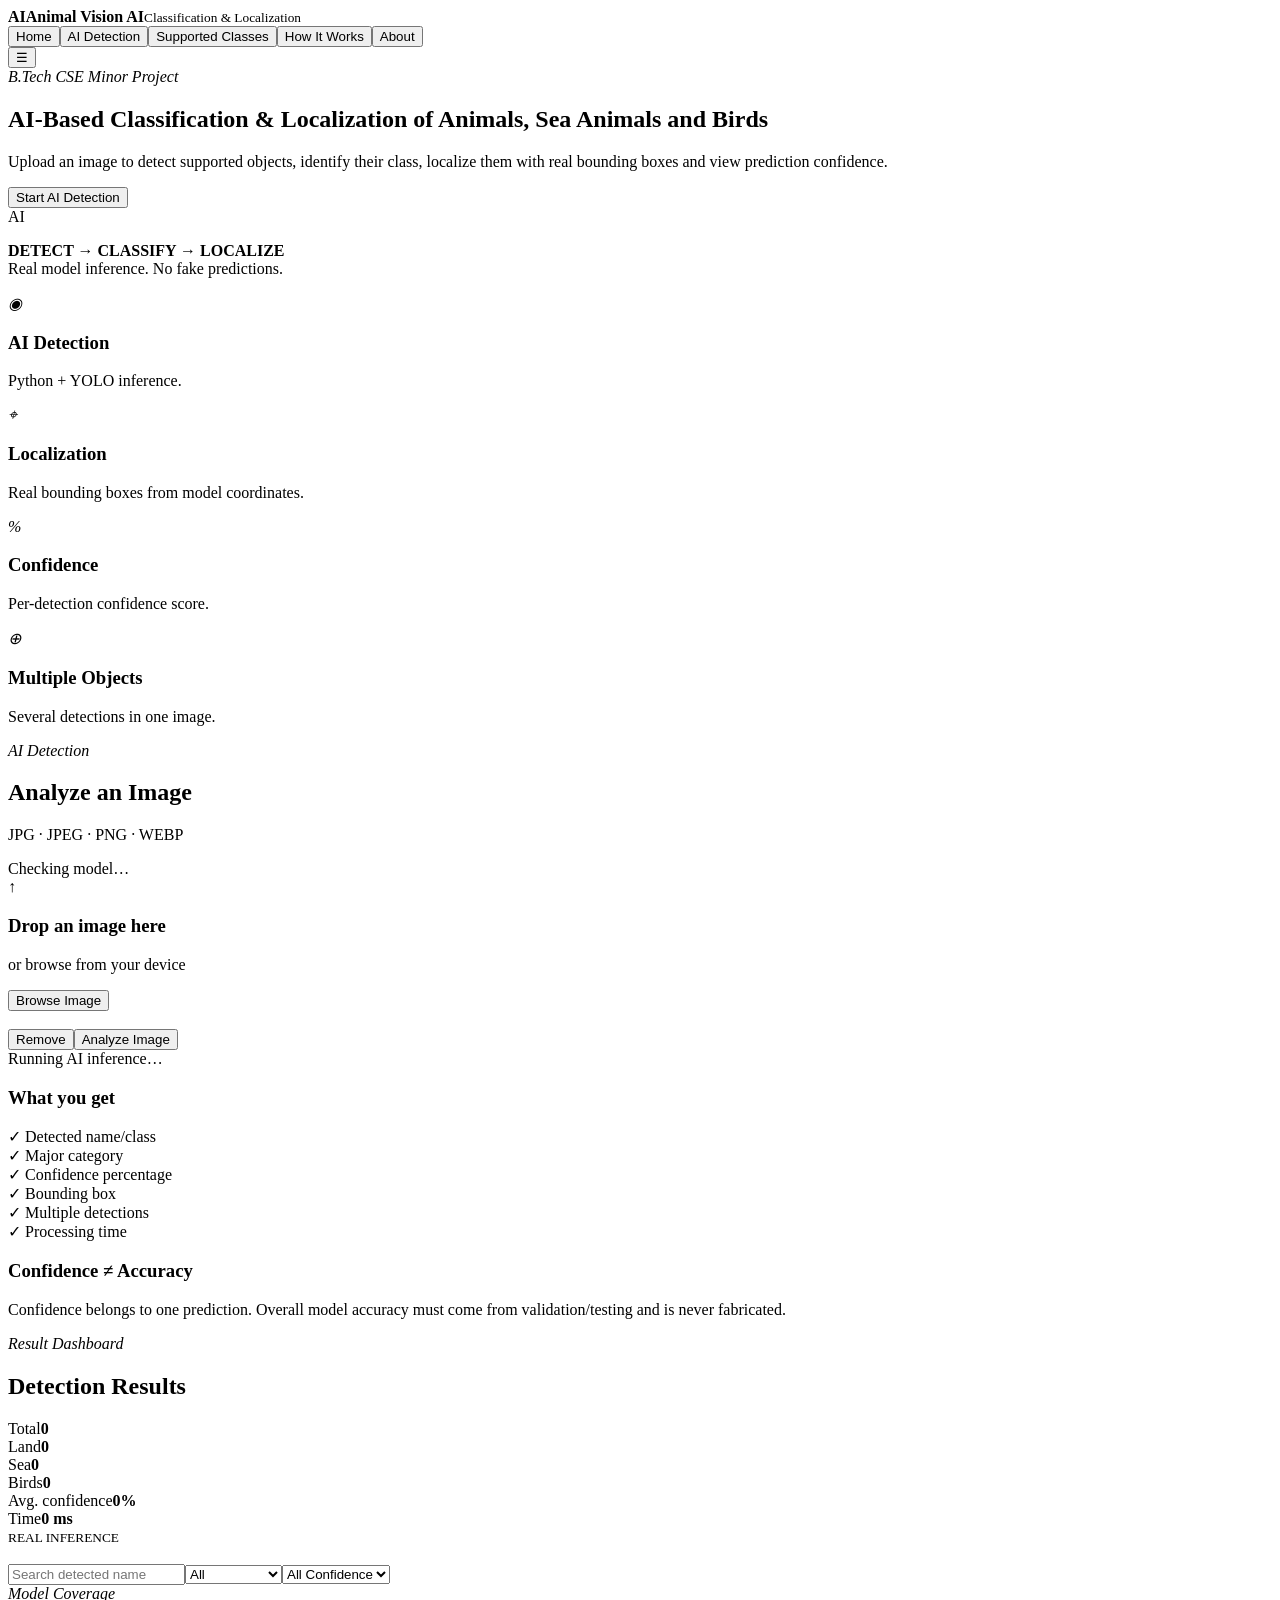
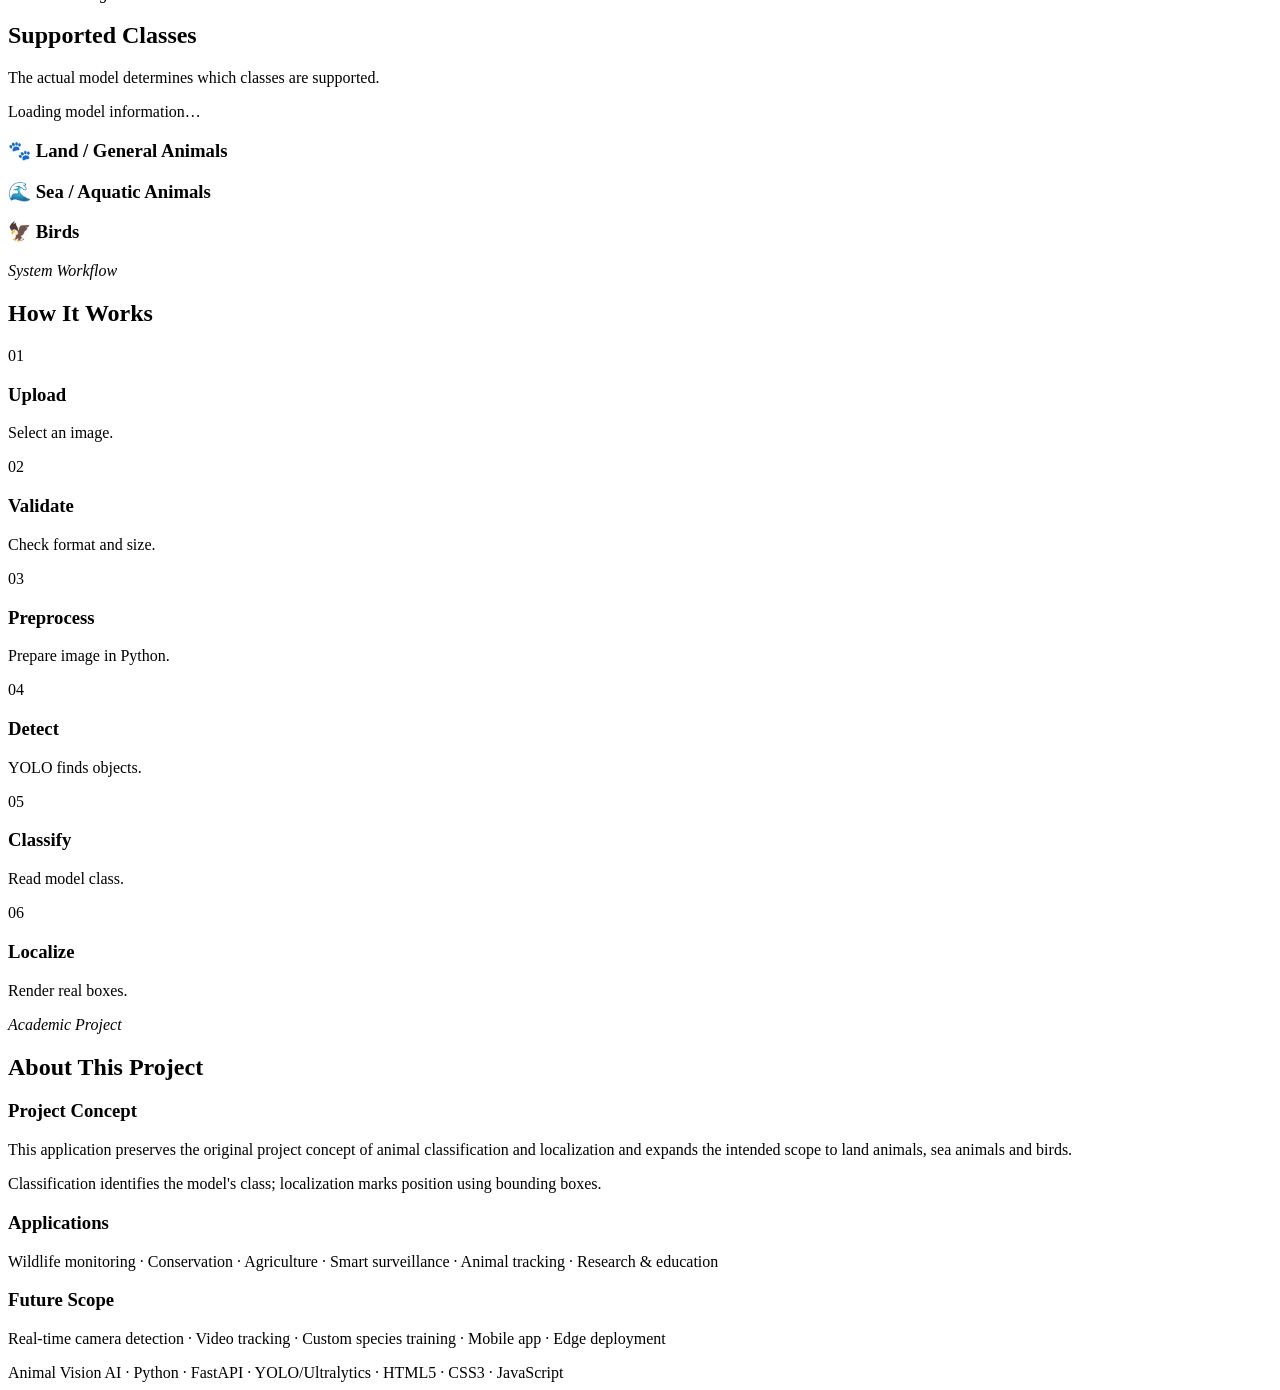
==== frontend/index.html @ 2a6ece92 "Add project file: frontend/index.html" ====
<!doctype html>
<html lang="en"><head>
<meta charset="utf-8"><meta name="viewport" content="width=device-width,initial-scale=1">
<title>Animal Vision AI</title><link rel="stylesheet" href="/static/styles.css">
</head><body>
<header><div class="brand"><b>AI</b><span><strong>Animal Vision AI</strong><small>Classification & Localization</small></span></div><nav>
<button data-page="home">Home</button><button data-page="detect">AI Detection</button><button data-page="classes">Supported Classes</button><button data-page="how">How It Works</button><button data-page="about">About</button></nav><button id="menu">☰</button></header>
<main>
<section class="page active" id="home"><div class="hero"><div><em>B.Tech CSE Minor Project</em><h1>AI-Based Classification & Localization of Animals, Sea Animals and Birds</h1><p>Upload an image to detect supported objects, identify their class, localize them with real bounding boxes and view prediction confidence.</p><button class="primary" data-page="detect">Start AI Detection</button></div><div class="visual"><div class="orb">AI</div><p><b>DETECT → CLASSIFY → LOCALIZE</b><br>Real model inference. No fake predictions.</p></div></div>
<div class="grid"><article><i>◉</i><h3>AI Detection</h3><p>Python + YOLO inference.</p></article><article><i>⌖</i><h3>Localization</h3><p>Real bounding boxes from model coordinates.</p></article><article><i>%</i><h3>Confidence</h3><p>Per-detection confidence score.</p></article><article><i>⊕</i><h3>Multiple Objects</h3><p>Several detections in one image.</p></article></div></section>

<section class="page" id="detect"><div class="head"><div><em>AI Detection</em><h2>Analyze an Image</h2><p>JPG · JPEG · PNG · WEBP</p></div><span id="health">Checking model…</span></div>
<div class="detect"><div class="upload card"><div id="drop"><div class="uploadIcon">↑</div><h3>Drop an image here</h3><p>or browse from your device</p><button class="primary" id="browse">Browse Image</button></div><input id="file" type="file" accept=".jpg,.jpeg,.png,.webp" hidden><div id="previewWrap" class="hidden"><img id="preview"><div class="actions"><b id="name"></b><button id="remove">Remove</button><button class="primary" id="analyze">Analyze Image</button></div></div><div id="error" class="error hidden"></div><div id="loading" class="loading hidden">Running AI inference…</div></div>
<aside><div class="card"><h3>What you get</h3><p>✓ Detected name/class<br>✓ Major category<br>✓ Confidence percentage<br>✓ Bounding box<br>✓ Multiple detections<br>✓ Processing time</p></div><div class="card"><h3>Confidence ≠ Accuracy</h3><p>Confidence belongs to one prediction. Overall model accuracy must come from validation/testing and is never fabricated.</p></div></aside></div>
<div id="results" class="hidden"><div class="head"><div><em>Result Dashboard</em><h2>Detection Results</h2></div></div><div class="summary"><div><span>Total</span><b id="total">0</b></div><div><span>Land</span><b id="land">0</b></div><div><span>Sea</span><b id="sea">0</b></div><div><span>Birds</span><b id="birds">0</b></div><div><span>Avg. confidence</span><b id="avg">0%</b></div><div><span>Time</span><b id="time">0 ms</b></div></div>
<div class="result"><div class="card"><div class="bar"><span id="model"></span><small>REAL INFERENCE</small></div><img id="resultImg"></div><div class="card"><div class="filters"><input id="search" placeholder="Search detected name"><select id="cat"><option>All</option><option>Land Animal</option><option>Sea Animal</option><option>Bird</option></select><select id="min"><option value="0">All Confidence</option><option value="50">Above 50%</option><option value="70">Above 70%</option><option value="80">Above 80%</option><option value="90">Above 90%</option></select></div><div id="list"></div></div></div></div></section>

<section class="page" id="classes"><div class="head"><div><em>Model Coverage</em><h2>Supported Classes</h2><p>The actual model determines which classes are supported.</p></div></div><div class="card" id="coverage">Loading model information…</div><div class="groups"><div class="card"><h3>🐾 Land / General Animals</h3><div id="landClasses" class="chips"></div></div><div class="card"><h3>🌊 Sea / Aquatic Animals</h3><div id="seaClasses" class="chips"></div></div><div class="card"><h3>🦅 Birds</h3><div id="birdClasses" class="chips"></div></div></div></section>

<section class="page" id="how"><div class="head"><div><em>System Workflow</em><h2>How It Works</h2></div></div><div class="steps"><div>01<h3>Upload</h3><p>Select an image.</p></div><div>02<h3>Validate</h3><p>Check format and size.</p></div><div>03<h3>Preprocess</h3><p>Prepare image in Python.</p></div><div>04<h3>Detect</h3><p>YOLO finds objects.</p></div><div>05<h3>Classify</h3><p>Read model class.</p></div><div>06<h3>Localize</h3><p>Render real boxes.</p></div></div></section>

<section class="page" id="about"><div class="head"><div><em>Academic Project</em><h2>About This Project</h2></div></div><div class="about"><div class="card"><h3>Project Concept</h3><p>This application preserves the original project concept of animal classification and localization and expands the intended scope to land animals, sea animals and birds.</p><p>Classification identifies the model's class; localization marks position using bounding boxes.</p></div><div class="card"><h3>Applications</h3><p>Wildlife monitoring · Conservation · Agriculture · Smart surveillance · Animal tracking · Research & education</p></div><div class="card"><h3>Future Scope</h3><p>Real-time camera detection · Video tracking · Custom species training · Mobile app · Edge deployment</p></div></div></section>
</main><footer>Animal Vision AI · Python · FastAPI · YOLO/Ultralytics · HTML5 · CSS3 · JavaScript</footer>
<script src="/static/app.js"></script></body></html>
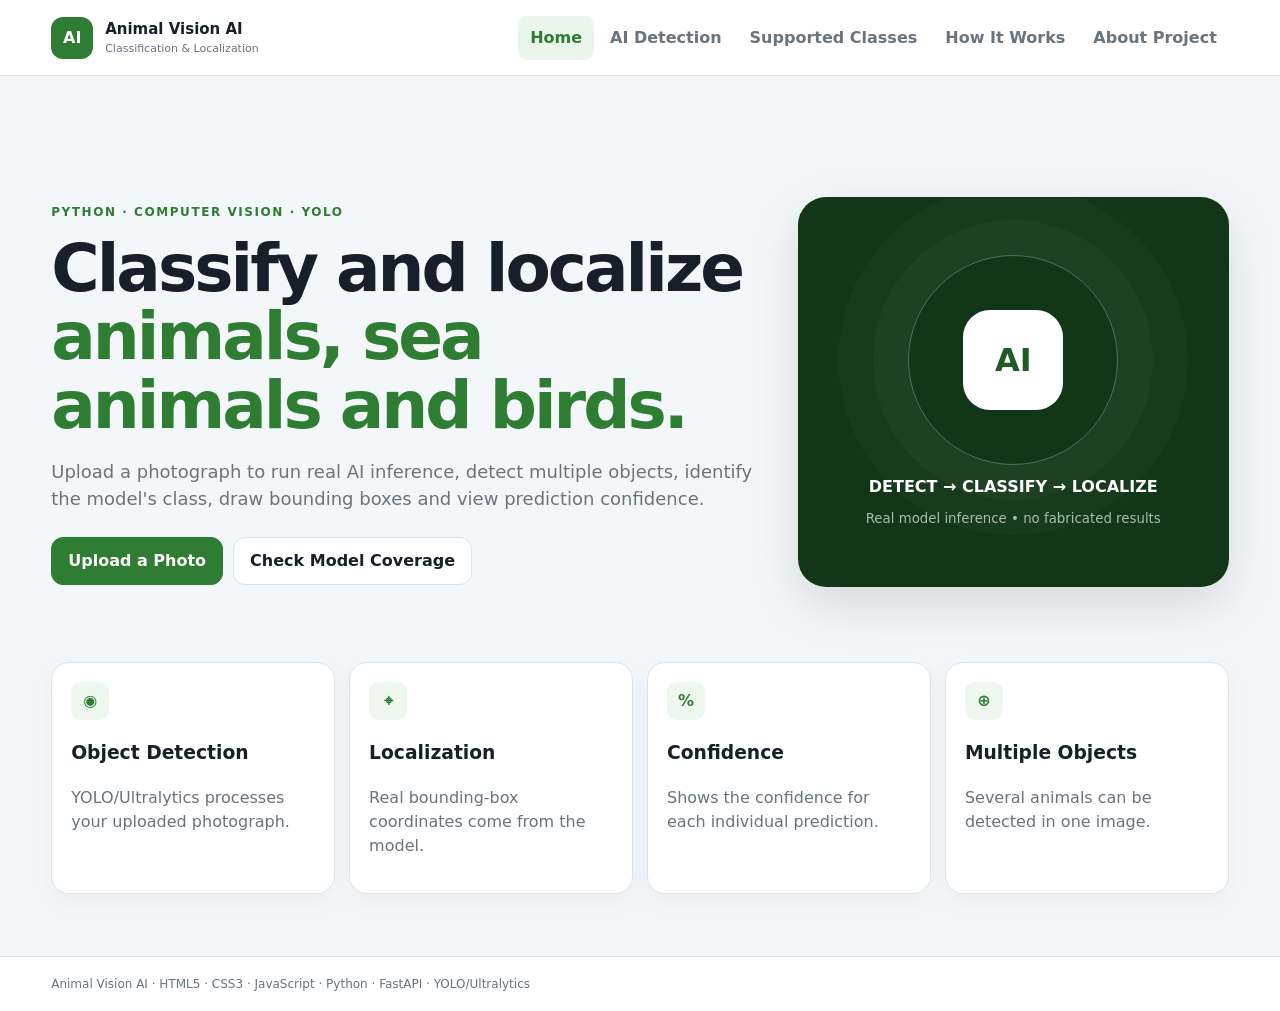
==== commit 732c0d4e: "Add Vercel frontend file: frontend/index.html" ====
--- a/frontend/index.html
+++ b/frontend/index.html
@@ -1,24 +1,32 @@
 <!doctype html>
-<html lang="en"><head>
+<html lang="en">
+<head>
 <meta charset="utf-8"><meta name="viewport" content="width=device-width,initial-scale=1">
-<title>Animal Vision AI</title><link rel="stylesheet" href="/static/styles.css">
-</head><body>
-<header><div class="brand"><b>AI</b><span><strong>Animal Vision AI</strong><small>Classification & Localization</small></span></div><nav>
-<button data-page="home">Home</button><button data-page="detect">AI Detection</button><button data-page="classes">Supported Classes</button><button data-page="how">How It Works</button><button data-page="about">About</button></nav><button id="menu">☰</button></header>
+<title>Animal Vision AI</title>
+<meta name="description" content="AI-based classification and localization of animals, sea animals and birds using Python and YOLO.">
+<link rel="stylesheet" href="/styles.css">
+</head>
+<body>
+<header class="topbar"><div class="brand"><div class="logo">AI</div><div><strong>Animal Vision AI</strong><small>Classification & Localization</small></div></div>
+<nav id="nav"><button class="active" data-view="home">Home</button><button data-view="detect">AI Detection</button><button data-view="classes">Supported Classes</button><button data-view="how">How It Works</button><button data-view="about">About Project</button></nav><button id="menu" class="menu">☰</button></header>
 <main>
-<section class="page active" id="home"><div class="hero"><div><em>B.Tech CSE Minor Project</em><h1>AI-Based Classification & Localization of Animals, Sea Animals and Birds</h1><p>Upload an image to detect supported objects, identify their class, localize them with real bounding boxes and view prediction confidence.</p><button class="primary" data-page="detect">Start AI Detection</button></div><div class="visual"><div class="orb">AI</div><p><b>DETECT → CLASSIFY → LOCALIZE</b><br>Real model inference. No fake predictions.</p></div></div>
-<div class="grid"><article><i>◉</i><h3>AI Detection</h3><p>Python + YOLO inference.</p></article><article><i>⌖</i><h3>Localization</h3><p>Real bounding boxes from model coordinates.</p></article><article><i>%</i><h3>Confidence</h3><p>Per-detection confidence score.</p></article><article><i>⊕</i><h3>Multiple Objects</h3><p>Several detections in one image.</p></article></div></section>
+<section id="home" class="view active"><div class="hero"><div><span class="eyebrow">Python · Computer Vision · YOLO</span><h1>Classify and localize <em>animals, sea animals and birds.</em></h1><p>Upload a photograph to run real AI inference, detect multiple objects, identify the model's class, draw bounding boxes and view prediction confidence.</p><div class="actions"><button class="btn primary" data-view="detect">Upload a Photo</button><button class="btn" data-view="classes">Check Model Coverage</button></div></div><div class="hero-visual"><div class="radar"><span>AI</span></div><b>DETECT → CLASSIFY → LOCALIZE</b><small>Real model inference • no fabricated results</small></div></div>
+<div class="features"><article><i>◉</i><h3>Object Detection</h3><p>YOLO/Ultralytics processes your uploaded photograph.</p></article><article><i>⌖</i><h3>Localization</h3><p>Real bounding-box coordinates come from the model.</p></article><article><i>%</i><h3>Confidence</h3><p>Shows the confidence for each individual prediction.</p></article><article><i>⊕</i><h3>Multiple Objects</h3><p>Several animals can be detected in one image.</p></article></div></section>
 
-<section class="page" id="detect"><div class="head"><div><em>AI Detection</em><h2>Analyze an Image</h2><p>JPG · JPEG · PNG · WEBP</p></div><span id="health">Checking model…</span></div>
-<div class="detect"><div class="upload card"><div id="drop"><div class="uploadIcon">↑</div><h3>Drop an image here</h3><p>or browse from your device</p><button class="primary" id="browse">Browse Image</button></div><input id="file" type="file" accept=".jpg,.jpeg,.png,.webp" hidden><div id="previewWrap" class="hidden"><img id="preview"><div class="actions"><b id="name"></b><button id="remove">Remove</button><button class="primary" id="analyze">Analyze Image</button></div></div><div id="error" class="error hidden"></div><div id="loading" class="loading hidden">Running AI inference…</div></div>
-<aside><div class="card"><h3>What you get</h3><p>✓ Detected name/class<br>✓ Major category<br>✓ Confidence percentage<br>✓ Bounding box<br>✓ Multiple detections<br>✓ Processing time</p></div><div class="card"><h3>Confidence ≠ Accuracy</h3><p>Confidence belongs to one prediction. Overall model accuracy must come from validation/testing and is never fabricated.</p></div></aside></div>
-<div id="results" class="hidden"><div class="head"><div><em>Result Dashboard</em><h2>Detection Results</h2></div></div><div class="summary"><div><span>Total</span><b id="total">0</b></div><div><span>Land</span><b id="land">0</b></div><div><span>Sea</span><b id="sea">0</b></div><div><span>Birds</span><b id="birds">0</b></div><div><span>Avg. confidence</span><b id="avg">0%</b></div><div><span>Time</span><b id="time">0 ms</b></div></div>
-<div class="result"><div class="card"><div class="bar"><span id="model"></span><small>REAL INFERENCE</small></div><img id="resultImg"></div><div class="card"><div class="filters"><input id="search" placeholder="Search detected name"><select id="cat"><option>All</option><option>Land Animal</option><option>Sea Animal</option><option>Bird</option></select><select id="min"><option value="0">All Confidence</option><option value="50">Above 50%</option><option value="70">Above 70%</option><option value="80">Above 80%</option><option value="90">Above 90%</option></select></div><div id="list"></div></div></div></div></section>
+<section id="detect" class="view"><div class="page-head"><div><span class="eyebrow">AI Detection</span><h2>Upload a Photo</h2><p>JPG, JPEG, PNG or WEBP. Large images are resized/compressed in the browser before inference.</p></div><div id="health" class="status">Checking AI model…</div></div>
+<div class="detect-grid"><div class="panel"><div id="drop" class="drop"><input id="file" type="file" accept=".jpg,.jpeg,.png,.webp" hidden><div class="upload-icon">↑</div><h3>Drop your photo here</h3><p>or choose an image from your device</p><button id="browse" class="btn primary">Choose Photo</button><small>Recommended: under 4 MB after compression</small></div>
+<div id="previewBox" class="hidden"><img id="preview" alt="Selected photo"><div class="filebar"><strong id="filename"></strong><button id="remove" class="btn">Remove</button><button id="analyze" class="btn primary">Analyze Photo</button></div></div>
+<div id="loading" class="loading hidden">Running Python AI inference…</div><div id="error" class="error hidden"></div></div>
+<aside><div class="panel"><h3>Result includes</h3><p>✓ Class / species name<br>✓ Major category<br>✓ Confidence score<br>✓ Bounding box<br>✓ Multiple detections<br>✓ Processing time</p></div><div class="panel note"><h3>Confidence ≠ Accuracy</h3><p>Confidence belongs to one prediction. Overall model accuracy must come from validation/testing.</p></div></aside></div>
+<div id="results" class="hidden results"><div class="page-head"><div><span class="eyebrow">Result Dashboard</span><h2>Detection Results</h2></div><button id="newPhoto" class="btn">New Photo</button></div>
+<div class="summary"><div><small>Total Objects</small><b id="total">0</b></div><div><small>Land Animals</small><b id="land">0</b></div><div><small>Sea Animals</small><b id="sea">0</b></div><div><small>Birds</small><b id="birds">0</b></div><div><small>Avg. Confidence</small><b id="avg">0%</b></div><div><small>Processing</small><b id="ptime">0 ms</b></div></div>
+<div class="result-grid"><div class="panel result-image"><div class="result-bar"><span id="model"></span><small>REAL INFERENCE</small></div><img id="output" alt="Annotated result"></div><div class="panel"><div class="filters"><input id="search" placeholder="Search detected name…"><select id="category"><option>All</option><option>Land Animal</option><option>Sea Animal</option><option>Bird</option><option>Other</option></select><select id="confidence"><option value="0">All Confidence</option><option value="50">Above 50%</option><option value="70">Above 70%</option><option value="80">Above 80%</option><option value="90">Above 90%</option></select></div><div id="list"></div></div></div>
+<div class="footnote">The confidence displayed here is an individual prediction score, not the overall accuracy of the trained model.</div></div></section>
 
-<section class="page" id="classes"><div class="head"><div><em>Model Coverage</em><h2>Supported Classes</h2><p>The actual model determines which classes are supported.</p></div></div><div class="card" id="coverage">Loading model information…</div><div class="groups"><div class="card"><h3>🐾 Land / General Animals</h3><div id="landClasses" class="chips"></div></div><div class="card"><h3>🌊 Sea / Aquatic Animals</h3><div id="seaClasses" class="chips"></div></div><div class="card"><h3>🦅 Birds</h3><div id="birdClasses" class="chips"></div></div></div></section>
+<section id="classes" class="view"><div class="page-head"><div><span class="eyebrow">Model Coverage</span><h2>Supported Classes</h2><p>✓ means the currently loaded model actually exposes that class.</p></div></div><div id="coverage" class="panel"></div><div class="panel class-group"><h3>🐾 Land / General Animals</h3><div id="landClasses" class="chips"></div></div><div class="panel class-group"><h3>🌊 Sea / Aquatic Animals</h3><div id="seaClasses" class="chips"></div></div><div class="panel class-group"><h3>🦅 Birds</h3><div id="birdClasses" class="chips"></div></div></section>
 
-<section class="page" id="how"><div class="head"><div><em>System Workflow</em><h2>How It Works</h2></div></div><div class="steps"><div>01<h3>Upload</h3><p>Select an image.</p></div><div>02<h3>Validate</h3><p>Check format and size.</p></div><div>03<h3>Preprocess</h3><p>Prepare image in Python.</p></div><div>04<h3>Detect</h3><p>YOLO finds objects.</p></div><div>05<h3>Classify</h3><p>Read model class.</p></div><div>06<h3>Localize</h3><p>Render real boxes.</p></div></div></section>
+<section id="how" class="view"><div class="page-head"><div><span class="eyebrow">System Workflow</span><h2>How It Works</h2></div></div><div class="steps"><article><b>01</b><h3>Upload</h3><p>Select a photo.</p></article><article><b>02</b><h3>Validate</h3><p>Check type and size.</p></article><article><b>03</b><h3>Preprocess</h3><p>Resize and prepare image.</p></article><article><b>04</b><h3>Detect</h3><p>YOLO finds objects.</p></article><article><b>05</b><h3>Classify</h3><p>Read the model class.</p></article><article><b>06</b><h3>Localize</h3><p>Render bounding boxes.</p></article></div><div class="architecture"><span>HTML5 + CSS3 + JS</span><b>→</b><span>FastAPI / Python</span><b>→</b><span>YOLO / Ultralytics</span><b>→</b><span>JSON + Annotated Image</span></div></section>
 
-<section class="page" id="about"><div class="head"><div><em>Academic Project</em><h2>About This Project</h2></div></div><div class="about"><div class="card"><h3>Project Concept</h3><p>This application preserves the original project concept of animal classification and localization and expands the intended scope to land animals, sea animals and birds.</p><p>Classification identifies the model's class; localization marks position using bounding boxes.</p></div><div class="card"><h3>Applications</h3><p>Wildlife monitoring · Conservation · Agriculture · Smart surveillance · Animal tracking · Research & education</p></div><div class="card"><h3>Future Scope</h3><p>Real-time camera detection · Video tracking · Custom species training · Mobile app · Edge deployment</p></div></div></section>
-</main><footer>Animal Vision AI · Python · FastAPI · YOLO/Ultralytics · HTML5 · CSS3 · JavaScript</footer>
-<script src="/static/app.js"></script></body></html>+<section id="about" class="view"><div class="page-head"><div><span class="eyebrow">Academic Project</span><h2>About Project</h2></div></div><div class="about-grid"><div class="panel"><h3>Project concept</h3><p>This application preserves the original animal classification and localization concept and expands its intended scope to land animals, sea animals and birds.</p><p>Classification identifies the class supplied by the model; localization identifies object position with a bounding box.</p></div><div class="panel"><h3>Applications</h3><p>Wildlife monitoring · Conservation · Agriculture · Smart surveillance · Animal tracking · Research & education.</p></div><div class="panel"><h3>Future scope</h3><p>Custom multi-species training · video detection · real-time camera tracking · mobile application · edge deployment.</p></div></div></section>
+</main><footer>Animal Vision AI · HTML5 · CSS3 · JavaScript · Python · FastAPI · YOLO/Ultralytics</footer>
+<script src="/config.js"></script><script src="/app.js"></script></body></html>
--- a/styles.css
+++ b/styles.css
@@ -0,0 +1 @@
+:root{--p:#2e7d32;--pd:#1f5c25;--blue:#1565c0;--bg:#f4f7f9;--w:#fff;--t:#17202a;--m:#68747e;--bd:#dce4e9;--r:18px}*{box-sizing:border-box}body{margin:0;font-family:Inter,system-ui,-apple-system,"Segoe UI",sans-serif;background:var(--bg);color:var(--t);line-height:1.5}button,input,select{font:inherit}button{cursor:pointer}.topbar{height:76px;position:sticky;top:0;z-index:10;background:rgba(255,255,255,.95);backdrop-filter:blur(10px);border-bottom:1px solid var(--bd);display:flex;align-items:center;justify-content:space-between;padding:0 4vw}.brand{display:flex;align-items:center;gap:12px}.logo{width:42px;height:42px;border-radius:12px;background:var(--p);color:#fff;display:grid;place-items:center;font-weight:900}.brand div:last-child{display:grid}.brand strong{font-size:15px}.brand small{font-size:11px;color:var(--m)}nav{display:flex;gap:4px}nav button,.menu{border:0;background:transparent;color:var(--m);padding:10px 12px;border-radius:10px;font-weight:700}nav button:hover,nav button.active{background:#eaf5eb;color:var(--p)}.menu{display:none;font-size:22px}main{width:min(1300px,92vw);margin:auto}.view{display:none;padding:46px 0 62px;min-height:calc(100vh - 130px)}.view.active{display:block}.hero{min-height:540px;display:grid;grid-template-columns:1.25fr .75fr;gap:28px;align-items:center}.eyebrow{font-size:12px;letter-spacing:.13em;text-transform:uppercase;color:var(--p);font-weight:900}.hero h1{font-size:clamp(38px,5.2vw,66px);line-height:1.04;letter-spacing:-.045em;margin:12px 0 18px}.hero h1 em{font-style:normal;color:var(--p)}.hero p{max-width:760px;color:var(--m);font-size:18px}.actions{display:flex;gap:10px;margin-top:25px}.btn{border:1px solid var(--bd);background:#fff;color:var(--t);padding:11px 16px;border-radius:12px;font-weight:800}.btn.primary{border-color:var(--p);background:var(--p);color:#fff}.btn.primary:hover{background:var(--pd)}.hero-visual{min-height:390px;border-radius:28px;background:#123718;color:#fff;display:grid;place-items:center;align-content:center;text-align:center;gap:10px;padding:30px;box-shadow:0 18px 50px rgba(0,0,0,.12)}.hero-visual small{color:rgba(255,255,255,.65)}.radar{width:210px;height:210px;border-radius:50%;border:1px solid rgba(255,255,255,.28);display:grid;place-items:center;box-shadow:0 0 0 35px rgba(255,255,255,.03),0 0 0 70px rgba(255,255,255,.02)}.radar span{width:100px;height:100px;background:#fff;color:#1d5c24;border-radius:27px;display:grid;place-items:center;font-size:32px;font-weight:900}.features{display:grid;grid-template-columns:repeat(4,1fr);gap:14px}.features article,.panel{background:#fff;border:1px solid var(--bd);border-radius:var(--r);padding:19px;box-shadow:0 8px 25px rgba(23,32,42,.04)}.features i{width:38px;height:38px;border-radius:10px;background:#edf7ee;color:var(--p);display:grid;place-items:center;font-style:normal;font-weight:900}.features p,.panel p{color:var(--m)}.page-head{display:flex;align-items:flex-end;justify-content:space-between;gap:18px;margin-bottom:20px}.page-head h2{font-size:44px;line-height:1.08;margin:8px 0}.page-head p{margin:0;color:var(--m)}.status{padding:8px 12px;border-radius:999px;background:#eef3f6;color:var(--m);font-size:12px;font-weight:800}.status.ok{background:#eaf6eb;color:#2e7d32}.status.bad{background:#fff0ef;color:#a52d25}.detect-grid{display:grid;grid-template-columns:1fr 310px;gap:18px}.drop{min-height:350px;border:2px dashed #c7d1d8;border-radius:15px;display:grid;place-items:center;align-content:center;text-align:center;background:#fbfcfd;padding:30px}.drop.drag{background:#f1faf2;border-color:var(--p)}.upload-icon{width:62px;height:62px;border-radius:17px;background:#e8f6e9;color:var(--p);display:grid;place-items:center;font-size:31px;font-weight:900}.drop p{color:var(--m)}.drop small{display:block;color:var(--m);margin-top:12px}.panel #preview{display:block;width:100%;max-height:520px;object-fit:contain;background:#11171b;border-radius:12px}.filebar{display:flex;align-items:center;gap:10px;flex-wrap:wrap;margin-top:12px}.filebar strong{flex:1;min-width:170px}.loading{margin-top:12px;padding:13px;border-radius:11px;background:#eef6fb;color:#315c76}.error{margin-top:12px;padding:13px;border-radius:11px;background:#fff0ef;color:#a52d25}.hidden{display:none!important}.note{background:#fbfbf4}.results{margin-top:34px}.summary{display:grid;grid-template-columns:repeat(6,1fr);gap:10px;margin-bottom:18px}.summary div{background:#fff;border:1px solid var(--bd);border-radius:13px;padding:14px}.summary small{display:block;color:var(--m);font-size:11px;font-weight:700}.summary b{font-size:25px}.result-grid{display:grid;grid-template-columns:1.1fr .9fr;gap:18px}.result-image img{width:100%;max-height:650px;object-fit:contain;background:#101518;border-radius:12px}.result-bar{display:flex;justify-content:space-between;align-items:center;color:var(--m);font-size:12px;font-weight:800;margin-bottom:10px}.result-bar small{background:#eaf5ff;color:var(--blue);border-radius:999px;padding:6px 9px}.filters{display:grid;gap:8px;margin-bottom:13px}.filters input,.filters select{width:100%;padding:10px;border:1px solid var(--bd);border-radius:10px;background:#fff;color:var(--t)}.item{border:1px solid var(--bd);border-radius:12px;padding:12px;margin-bottom:9px}.itemtop{display:flex;justify-content:space-between;gap:10px}.item small{display:block;color:var(--m)}.prog{height:7px;background:#edf1f3;border-radius:999px;margin-top:7px}.prog span{display:block;height:100%;background:var(--p);border-radius:inherit}.bbox{font-size:11px;color:var(--m);margin-top:8px}.footnote{margin-top:11px;padding:13px 15px;border:1px solid #e8e5cf;background:#fbfbf4;color:#6e6a3c;border-radius:11px;font-size:12px}.chips{display:grid;grid-template-columns:repeat(5,1fr);gap:9px}.class-group{margin-top:18px}.chip{border:1px solid var(--bd);border-radius:11px;padding:10px;background:#fbfcfd}.chip.supported{background:#f2faf3;border-color:#cde3cf}.chip b{display:block;font-size:13px}.chip small{color:var(--m);font-size:11px}.steps{display:grid;grid-template-columns:repeat(6,1fr);gap:10px}.steps article{background:#fff;border:1px solid var(--bd);border-radius:14px;padding:17px}.steps b{display:grid;place-items:center;width:30px;height:30px;border-radius:9px;background:#eaf5eb;color:var(--p)}.architecture{margin-top:18px;background:#11191d;color:#fff;border-radius:17px;padding:20px;display:flex;gap:10px;justify-content:center;align-items:center;flex-wrap:wrap}.architecture span{padding:10px 12px;border:1px solid rgba(255,255,255,.14);border-radius:10px}.about-grid{display:grid;grid-template-columns:1.2fr .8fr;gap:18px}.about-grid .panel:first-child{grid-row:span 2}footer{border-top:1px solid var(--bd);background:#fff;color:var(--m);padding:18px 4vw;font-size:12px}@media(max-width:900px){nav{display:none;position:absolute;top:76px;left:0;right:0;background:#fff;border-bottom:1px solid var(--bd);padding:10px 4vw;flex-wrap:wrap}.menu{display:block}nav.open{display:flex}.hero,.detect-grid,.result-grid,.about-grid{grid-template-columns:1fr}.features{grid-template-columns:1fr 1fr}.summary{grid-template-columns:repeat(3,1fr)}.chips{grid-template-columns:repeat(3,1fr)}.steps{grid-template-columns:repeat(3,1fr)}}@media(max-width:600px){.features,.summary,.chips,.steps{grid-template-columns:1fr 1fr}.page-head{align-items:flex-start;flex-direction:column}.page-head h2{font-size:34px}}
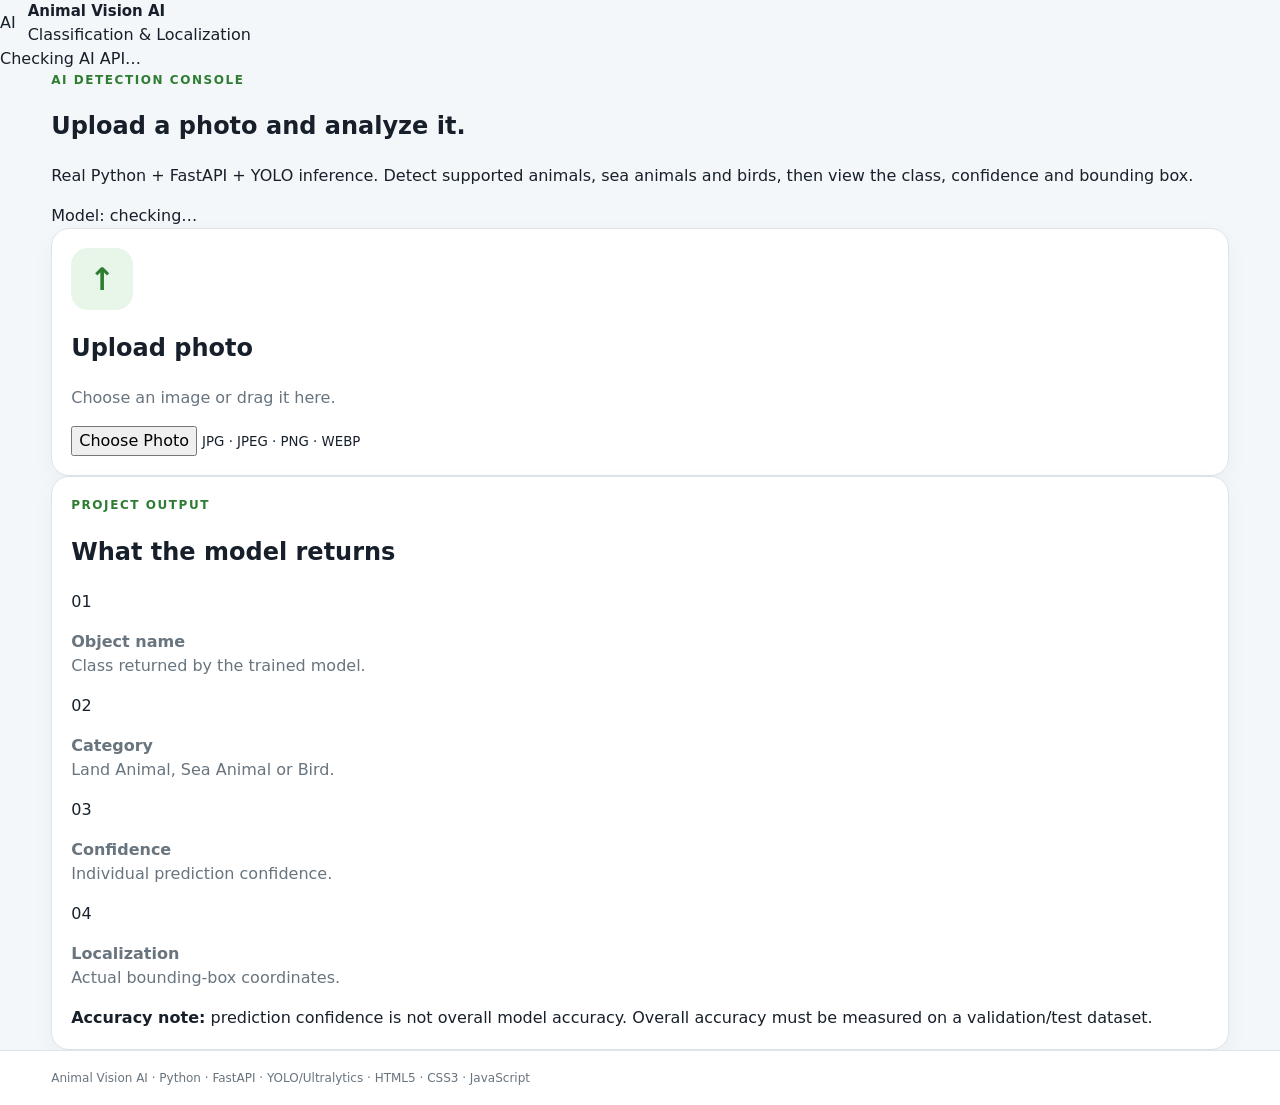
==== commit 1252a970: "Make frontend an AI project console with working photo upload" ====
--- a/frontend/index.html
+++ b/frontend/index.html
@@ -1,32 +1,120 @@
 <!doctype html>
 <html lang="en">
 <head>
-<meta charset="utf-8"><meta name="viewport" content="width=device-width,initial-scale=1">
-<title>Animal Vision AI</title>
-<meta name="description" content="AI-based classification and localization of animals, sea animals and birds using Python and YOLO.">
-<link rel="stylesheet" href="/styles.css">
+<meta charset="utf-8">
+<meta name="viewport" content="width=device-width, initial-scale=1">
+<title>Animal Vision AI — Detection Console</title>
+<link rel="stylesheet" href="./styles.css">
 </head>
 <body>
-<header class="topbar"><div class="brand"><div class="logo">AI</div><div><strong>Animal Vision AI</strong><small>Classification & Localization</small></div></div>
-<nav id="nav"><button class="active" data-view="home">Home</button><button data-view="detect">AI Detection</button><button data-view="classes">Supported Classes</button><button data-view="how">How It Works</button><button data-view="about">About Project</button></nav><button id="menu" class="menu">☰</button></header>
-<main>
-<section id="home" class="view active"><div class="hero"><div><span class="eyebrow">Python · Computer Vision · YOLO</span><h1>Classify and localize <em>animals, sea animals and birds.</em></h1><p>Upload a photograph to run real AI inference, detect multiple objects, identify the model's class, draw bounding boxes and view prediction confidence.</p><div class="actions"><button class="btn primary" data-view="detect">Upload a Photo</button><button class="btn" data-view="classes">Check Model Coverage</button></div></div><div class="hero-visual"><div class="radar"><span>AI</span></div><b>DETECT → CLASSIFY → LOCALIZE</b><small>Real model inference • no fabricated results</small></div></div>
-<div class="features"><article><i>◉</i><h3>Object Detection</h3><p>YOLO/Ultralytics processes your uploaded photograph.</p></article><article><i>⌖</i><h3>Localization</h3><p>Real bounding-box coordinates come from the model.</p></article><article><i>%</i><h3>Confidence</h3><p>Shows the confidence for each individual prediction.</p></article><article><i>⊕</i><h3>Multiple Objects</h3><p>Several animals can be detected in one image.</p></article></div></section>
+<div class="app-shell">
+  <header class="app-header">
+    <div class="brand">
+      <div class="brand-mark">AI</div>
+      <div>
+        <strong>Animal Vision AI</strong>
+        <span>Classification & Localization</span>
+      </div>
+    </div>
+    <div class="header-status"><span class="dot"></span><span id="apiStatus">Checking AI API…</span></div>
+  </header>
 
-<section id="detect" class="view"><div class="page-head"><div><span class="eyebrow">AI Detection</span><h2>Upload a Photo</h2><p>JPG, JPEG, PNG or WEBP. Large images are resized/compressed in the browser before inference.</p></div><div id="health" class="status">Checking AI model…</div></div>
-<div class="detect-grid"><div class="panel"><div id="drop" class="drop"><input id="file" type="file" accept=".jpg,.jpeg,.png,.webp" hidden><div class="upload-icon">↑</div><h3>Drop your photo here</h3><p>or choose an image from your device</p><button id="browse" class="btn primary">Choose Photo</button><small>Recommended: under 4 MB after compression</small></div>
-<div id="previewBox" class="hidden"><img id="preview" alt="Selected photo"><div class="filebar"><strong id="filename"></strong><button id="remove" class="btn">Remove</button><button id="analyze" class="btn primary">Analyze Photo</button></div></div>
-<div id="loading" class="loading hidden">Running Python AI inference…</div><div id="error" class="error hidden"></div></div>
-<aside><div class="panel"><h3>Result includes</h3><p>✓ Class / species name<br>✓ Major category<br>✓ Confidence score<br>✓ Bounding box<br>✓ Multiple detections<br>✓ Processing time</p></div><div class="panel note"><h3>Confidence ≠ Accuracy</h3><p>Confidence belongs to one prediction. Overall model accuracy must come from validation/testing.</p></div></aside></div>
-<div id="results" class="hidden results"><div class="page-head"><div><span class="eyebrow">Result Dashboard</span><h2>Detection Results</h2></div><button id="newPhoto" class="btn">New Photo</button></div>
-<div class="summary"><div><small>Total Objects</small><b id="total">0</b></div><div><small>Land Animals</small><b id="land">0</b></div><div><small>Sea Animals</small><b id="sea">0</b></div><div><small>Birds</small><b id="birds">0</b></div><div><small>Avg. Confidence</small><b id="avg">0%</b></div><div><small>Processing</small><b id="ptime">0 ms</b></div></div>
-<div class="result-grid"><div class="panel result-image"><div class="result-bar"><span id="model"></span><small>REAL INFERENCE</small></div><img id="output" alt="Annotated result"></div><div class="panel"><div class="filters"><input id="search" placeholder="Search detected name…"><select id="category"><option>All</option><option>Land Animal</option><option>Sea Animal</option><option>Bird</option><option>Other</option></select><select id="confidence"><option value="0">All Confidence</option><option value="50">Above 50%</option><option value="70">Above 70%</option><option value="80">Above 80%</option><option value="90">Above 90%</option></select></div><div id="list"></div></div></div>
-<div class="footnote">The confidence displayed here is an individual prediction score, not the overall accuracy of the trained model.</div></div></section>
+  <main class="workspace">
+    <section class="intro">
+      <div>
+        <div class="eyebrow">AI DETECTION CONSOLE</div>
+        <h1>Upload a photo and analyze it.</h1>
+        <p>Real Python + FastAPI + YOLO inference. Detect supported animals, sea animals and birds, then view the class, confidence and bounding box.</p>
+      </div>
+      <div class="model-chip" id="modelChip">Model: checking…</div>
+    </section>
 
-<section id="classes" class="view"><div class="page-head"><div><span class="eyebrow">Model Coverage</span><h2>Supported Classes</h2><p>✓ means the currently loaded model actually exposes that class.</p></div></div><div id="coverage" class="panel"></div><div class="panel class-group"><h3>🐾 Land / General Animals</h3><div id="landClasses" class="chips"></div></div><div class="panel class-group"><h3>🌊 Sea / Aquatic Animals</h3><div id="seaClasses" class="chips"></div></div><div class="panel class-group"><h3>🦅 Birds</h3><div id="birdClasses" class="chips"></div></div></section>
+    <section class="workspace-grid">
+      <div class="panel upload-panel">
+        <input id="fileInput" type="file" accept=".jpg,.jpeg,.png,.webp,image/jpeg,image/png,image/webp" hidden>
+        <div id="dropZone" class="drop-zone">
+          <div class="upload-icon">↑</div>
+          <h2>Upload photo</h2>
+          <p>Choose an image or drag it here.</p>
+          <button id="chooseBtn" class="primary-btn" type="button">Choose Photo</button>
+          <small>JPG · JPEG · PNG · WEBP</small>
+        </div>
 
-<section id="how" class="view"><div class="page-head"><div><span class="eyebrow">System Workflow</span><h2>How It Works</h2></div></div><div class="steps"><article><b>01</b><h3>Upload</h3><p>Select a photo.</p></article><article><b>02</b><h3>Validate</h3><p>Check type and size.</p></article><article><b>03</b><h3>Preprocess</h3><p>Resize and prepare image.</p></article><article><b>04</b><h3>Detect</h3><p>YOLO finds objects.</p></article><article><b>05</b><h3>Classify</h3><p>Read the model class.</p></article><article><b>06</b><h3>Localize</h3><p>Render bounding boxes.</p></article></div><div class="architecture"><span>HTML5 + CSS3 + JS</span><b>→</b><span>FastAPI / Python</span><b>→</b><span>YOLO / Ultralytics</span><b>→</b><span>JSON + Annotated Image</span></div></section>
+        <div id="selectedPanel" class="selected-panel hidden">
+          <div class="selected-head">
+            <div>
+              <div class="eyebrow">SELECTED IMAGE</div>
+              <strong id="fileName">photo.jpg</strong>
+            </div>
+            <button id="changeBtn" class="secondary-btn" type="button">Change</button>
+          </div>
+          <img id="preview" class="preview" alt="Selected photo">
+          <button id="analyzeBtn" class="primary-btn analyze-btn" type="button">Analyze Photo</button>
+          <div id="loading" class="loading hidden"><span class="spinner"></span>Running AI inference…</div>
+          <div id="error" class="error hidden"></div>
+        </div>
+      </div>
 
-<section id="about" class="view"><div class="page-head"><div><span class="eyebrow">Academic Project</span><h2>About Project</h2></div></div><div class="about-grid"><div class="panel"><h3>Project concept</h3><p>This application preserves the original animal classification and localization concept and expands its intended scope to land animals, sea animals and birds.</p><p>Classification identifies the class supplied by the model; localization identifies object position with a bounding box.</p></div><div class="panel"><h3>Applications</h3><p>Wildlife monitoring · Conservation · Agriculture · Smart surveillance · Animal tracking · Research & education.</p></div><div class="panel"><h3>Future scope</h3><p>Custom multi-species training · video detection · real-time camera tracking · mobile application · edge deployment.</p></div></div></section>
-</main><footer>Animal Vision AI · HTML5 · CSS3 · JavaScript · Python · FastAPI · YOLO/Ultralytics</footer>
-<script src="/config.js"></script><script src="/app.js"></script></body></html>+      <aside class="panel info-panel">
+        <div class="eyebrow">PROJECT OUTPUT</div>
+        <h2>What the model returns</h2>
+        <div class="info-list">
+          <div><span>01</span><p><b>Object name</b><br>Class returned by the trained model.</p></div>
+          <div><span>02</span><p><b>Category</b><br>Land Animal, Sea Animal or Bird.</p></div>
+          <div><span>03</span><p><b>Confidence</b><br>Individual prediction confidence.</p></div>
+          <div><span>04</span><p><b>Localization</b><br>Actual bounding-box coordinates.</p></div>
+        </div>
+        <div class="warning"><b>Accuracy note:</b> prediction confidence is not overall model accuracy. Overall accuracy must be measured on a validation/test dataset.</div>
+      </aside>
+    </section>
+
+    <section id="results" class="hidden">
+      <div class="results-head">
+        <div><div class="eyebrow">AI RESULT</div><h2>Detection Result</h2></div>
+        <button id="newPhotoBtn" class="secondary-btn" type="button">Analyze Another</button>
+      </div>
+
+      <div class="stats">
+        <div><span>Total Objects</span><b id="total">0</b></div>
+        <div><span>Land Animals</span><b id="land">0</b></div>
+        <div><span>Sea Animals</span><b id="sea">0</b></div>
+        <div><span>Birds</span><b id="birds">0</b></div>
+        <div><span>Avg. Confidence</span><b id="avg">0%</b></div>
+        <div><span>Processing</span><b id="time">0 ms</b></div>
+      </div>
+
+      <div class="result-grid">
+        <div class="panel result-image-panel">
+          <div class="result-toolbar"><span id="resultModel">Model</span><span>REAL INFERENCE</span></div>
+          <img id="resultImage" alt="Annotated result">
+        </div>
+        <div class="panel detections-panel">
+          <div class="filters">
+            <input id="search" placeholder="Search detected name">
+            <select id="category">
+              <option value="All">All Categories</option>
+              <option value="Land Animal">Land Animals</option>
+              <option value="Sea Animal">Sea Animals</option>
+              <option value="Bird">Birds</option>
+              <option value="Other">Other</option>
+            </select>
+            <select id="confidence">
+              <option value="0">All Confidence</option>
+              <option value="50">Above 50%</option>
+              <option value="70">Above 70%</option>
+              <option value="80">Above 80%</option>
+              <option value="90">Above 90%</option>
+            </select>
+          </div>
+          <div id="detectionList"></div>
+        </div>
+      </div>
+    </section>
+  </main>
+
+  <footer>Animal Vision AI · Python · FastAPI · YOLO/Ultralytics · HTML5 · CSS3 · JavaScript</footer>
+</div>
+<script src="./config.js"></script>
+<script src="./app.js"></script>
+</body>
+</html>
--- a/frontend/styles.css
+++ b/frontend/styles.css
@@ -0,0 +1 @@
+:root{--p:#2e7d32;--pd:#1f5c25;--blue:#1565c0;--bg:#f4f7f9;--w:#fff;--t:#17202a;--m:#68747e;--bd:#dce4e9;--r:18px}*{box-sizing:border-box}body{margin:0;font-family:Inter,system-ui,-apple-system,"Segoe UI",sans-serif;background:var(--bg);color:var(--t);line-height:1.5}button,input,select{font:inherit}button{cursor:pointer}.topbar{height:76px;position:sticky;top:0;z-index:10;background:rgba(255,255,255,.95);backdrop-filter:blur(10px);border-bottom:1px solid var(--bd);display:flex;align-items:center;justify-content:space-between;padding:0 4vw}.brand{display:flex;align-items:center;gap:12px}.logo{width:42px;height:42px;border-radius:12px;background:var(--p);color:#fff;display:grid;place-items:center;font-weight:900}.brand div:last-child{display:grid}.brand strong{font-size:15px}.brand small{font-size:11px;color:var(--m)}nav{display:flex;gap:4px}nav button,.menu{border:0;background:transparent;color:var(--m);padding:10px 12px;border-radius:10px;font-weight:700}nav button:hover,nav button.active{background:#eaf5eb;color:var(--p)}.menu{display:none;font-size:22px}main{width:min(1300px,92vw);margin:auto}.view{display:none;padding:46px 0 62px;min-height:calc(100vh - 130px)}.view.active{display:block}.hero{min-height:540px;display:grid;grid-template-columns:1.25fr .75fr;gap:28px;align-items:center}.eyebrow{font-size:12px;letter-spacing:.13em;text-transform:uppercase;color:var(--p);font-weight:900}.hero h1{font-size:clamp(38px,5.2vw,66px);line-height:1.04;letter-spacing:-.045em;margin:12px 0 18px}.hero h1 em{font-style:normal;color:var(--p)}.hero p{max-width:760px;color:var(--m);font-size:18px}.actions{display:flex;gap:10px;margin-top:25px}.btn{border:1px solid var(--bd);background:#fff;color:var(--t);padding:11px 16px;border-radius:12px;font-weight:800}.btn.primary{border-color:var(--p);background:var(--p);color:#fff}.btn.primary:hover{background:var(--pd)}.hero-visual{min-height:390px;border-radius:28px;background:#123718;color:#fff;display:grid;place-items:center;align-content:center;text-align:center;gap:10px;padding:30px;box-shadow:0 18px 50px rgba(0,0,0,.12)}.hero-visual small{color:rgba(255,255,255,.65)}.radar{width:210px;height:210px;border-radius:50%;border:1px solid rgba(255,255,255,.28);display:grid;place-items:center;box-shadow:0 0 0 35px rgba(255,255,255,.03),0 0 0 70px rgba(255,255,255,.02)}.radar span{width:100px;height:100px;background:#fff;color:#1d5c24;border-radius:27px;display:grid;place-items:center;font-size:32px;font-weight:900}.features{display:grid;grid-template-columns:repeat(4,1fr);gap:14px}.features article,.panel{background:#fff;border:1px solid var(--bd);border-radius:var(--r);padding:19px;box-shadow:0 8px 25px rgba(23,32,42,.04)}.features i{width:38px;height:38px;border-radius:10px;background:#edf7ee;color:var(--p);display:grid;place-items:center;font-style:normal;font-weight:900}.features p,.panel p{color:var(--m)}.page-head{display:flex;align-items:flex-end;justify-content:space-between;gap:18px;margin-bottom:20px}.page-head h2{font-size:44px;line-height:1.08;margin:8px 0}.page-head p{margin:0;color:var(--m)}.status{padding:8px 12px;border-radius:999px;background:#eef3f6;color:var(--m);font-size:12px;font-weight:800}.status.ok{background:#eaf6eb;color:#2e7d32}.status.bad{background:#fff0ef;color:#a52d25}.detect-grid{display:grid;grid-template-columns:1fr 310px;gap:18px}.drop{min-height:350px;border:2px dashed #c7d1d8;border-radius:15px;display:grid;place-items:center;align-content:center;text-align:center;background:#fbfcfd;padding:30px}.drop.drag{background:#f1faf2;border-color:var(--p)}.upload-icon{width:62px;height:62px;border-radius:17px;background:#e8f6e9;color:var(--p);display:grid;place-items:center;font-size:31px;font-weight:900}.drop p{color:var(--m)}.drop small{display:block;color:var(--m);margin-top:12px}.panel #preview{display:block;width:100%;max-height:520px;object-fit:contain;background:#11171b;border-radius:12px}.filebar{display:flex;align-items:center;gap:10px;flex-wrap:wrap;margin-top:12px}.filebar strong{flex:1;min-width:170px}.loading{margin-top:12px;padding:13px;border-radius:11px;background:#eef6fb;color:#315c76}.error{margin-top:12px;padding:13px;border-radius:11px;background:#fff0ef;color:#a52d25}.hidden{display:none!important}.note{background:#fbfbf4}.results{margin-top:34px}.summary{display:grid;grid-template-columns:repeat(6,1fr);gap:10px;margin-bottom:18px}.summary div{background:#fff;border:1px solid var(--bd);border-radius:13px;padding:14px}.summary small{display:block;color:var(--m);font-size:11px;font-weight:700}.summary b{font-size:25px}.result-grid{display:grid;grid-template-columns:1.1fr .9fr;gap:18px}.result-image img{width:100%;max-height:650px;object-fit:contain;background:#101518;border-radius:12px}.result-bar{display:flex;justify-content:space-between;align-items:center;color:var(--m);font-size:12px;font-weight:800;margin-bottom:10px}.result-bar small{background:#eaf5ff;color:var(--blue);border-radius:999px;padding:6px 9px}.filters{display:grid;gap:8px;margin-bottom:13px}.filters input,.filters select{width:100%;padding:10px;border:1px solid var(--bd);border-radius:10px;background:#fff;color:var(--t)}.item{border:1px solid var(--bd);border-radius:12px;padding:12px;margin-bottom:9px}.itemtop{display:flex;justify-content:space-between;gap:10px}.item small{display:block;color:var(--m)}.prog{height:7px;background:#edf1f3;border-radius:999px;margin-top:7px}.prog span{display:block;height:100%;background:var(--p);border-radius:inherit}.bbox{font-size:11px;color:var(--m);margin-top:8px}.footnote{margin-top:11px;padding:13px 15px;border:1px solid #e8e5cf;background:#fbfbf4;color:#6e6a3c;border-radius:11px;font-size:12px}.chips{display:grid;grid-template-columns:repeat(5,1fr);gap:9px}.class-group{margin-top:18px}.chip{border:1px solid var(--bd);border-radius:11px;padding:10px;background:#fbfcfd}.chip.supported{background:#f2faf3;border-color:#cde3cf}.chip b{display:block;font-size:13px}.chip small{color:var(--m);font-size:11px}.steps{display:grid;grid-template-columns:repeat(6,1fr);gap:10px}.steps article{background:#fff;border:1px solid var(--bd);border-radius:14px;padding:17px}.steps b{display:grid;place-items:center;width:30px;height:30px;border-radius:9px;background:#eaf5eb;color:var(--p)}.architecture{margin-top:18px;background:#11191d;color:#fff;border-radius:17px;padding:20px;display:flex;gap:10px;justify-content:center;align-items:center;flex-wrap:wrap}.architecture span{padding:10px 12px;border:1px solid rgba(255,255,255,.14);border-radius:10px}.about-grid{display:grid;grid-template-columns:1.2fr .8fr;gap:18px}.about-grid .panel:first-child{grid-row:span 2}footer{border-top:1px solid var(--bd);background:#fff;color:var(--m);padding:18px 4vw;font-size:12px}@media(max-width:900px){nav{display:none;position:absolute;top:76px;left:0;right:0;background:#fff;border-bottom:1px solid var(--bd);padding:10px 4vw;flex-wrap:wrap}.menu{display:block}nav.open{display:flex}.hero,.detect-grid,.result-grid,.about-grid{grid-template-columns:1fr}.features{grid-template-columns:1fr 1fr}.summary{grid-template-columns:repeat(3,1fr)}.chips{grid-template-columns:repeat(3,1fr)}.steps{grid-template-columns:repeat(3,1fr)}}@media(max-width:600px){.features,.summary,.chips,.steps{grid-template-columns:1fr 1fr}.page-head{align-items:flex-start;flex-direction:column}.page-head h2{font-size:34px}}
